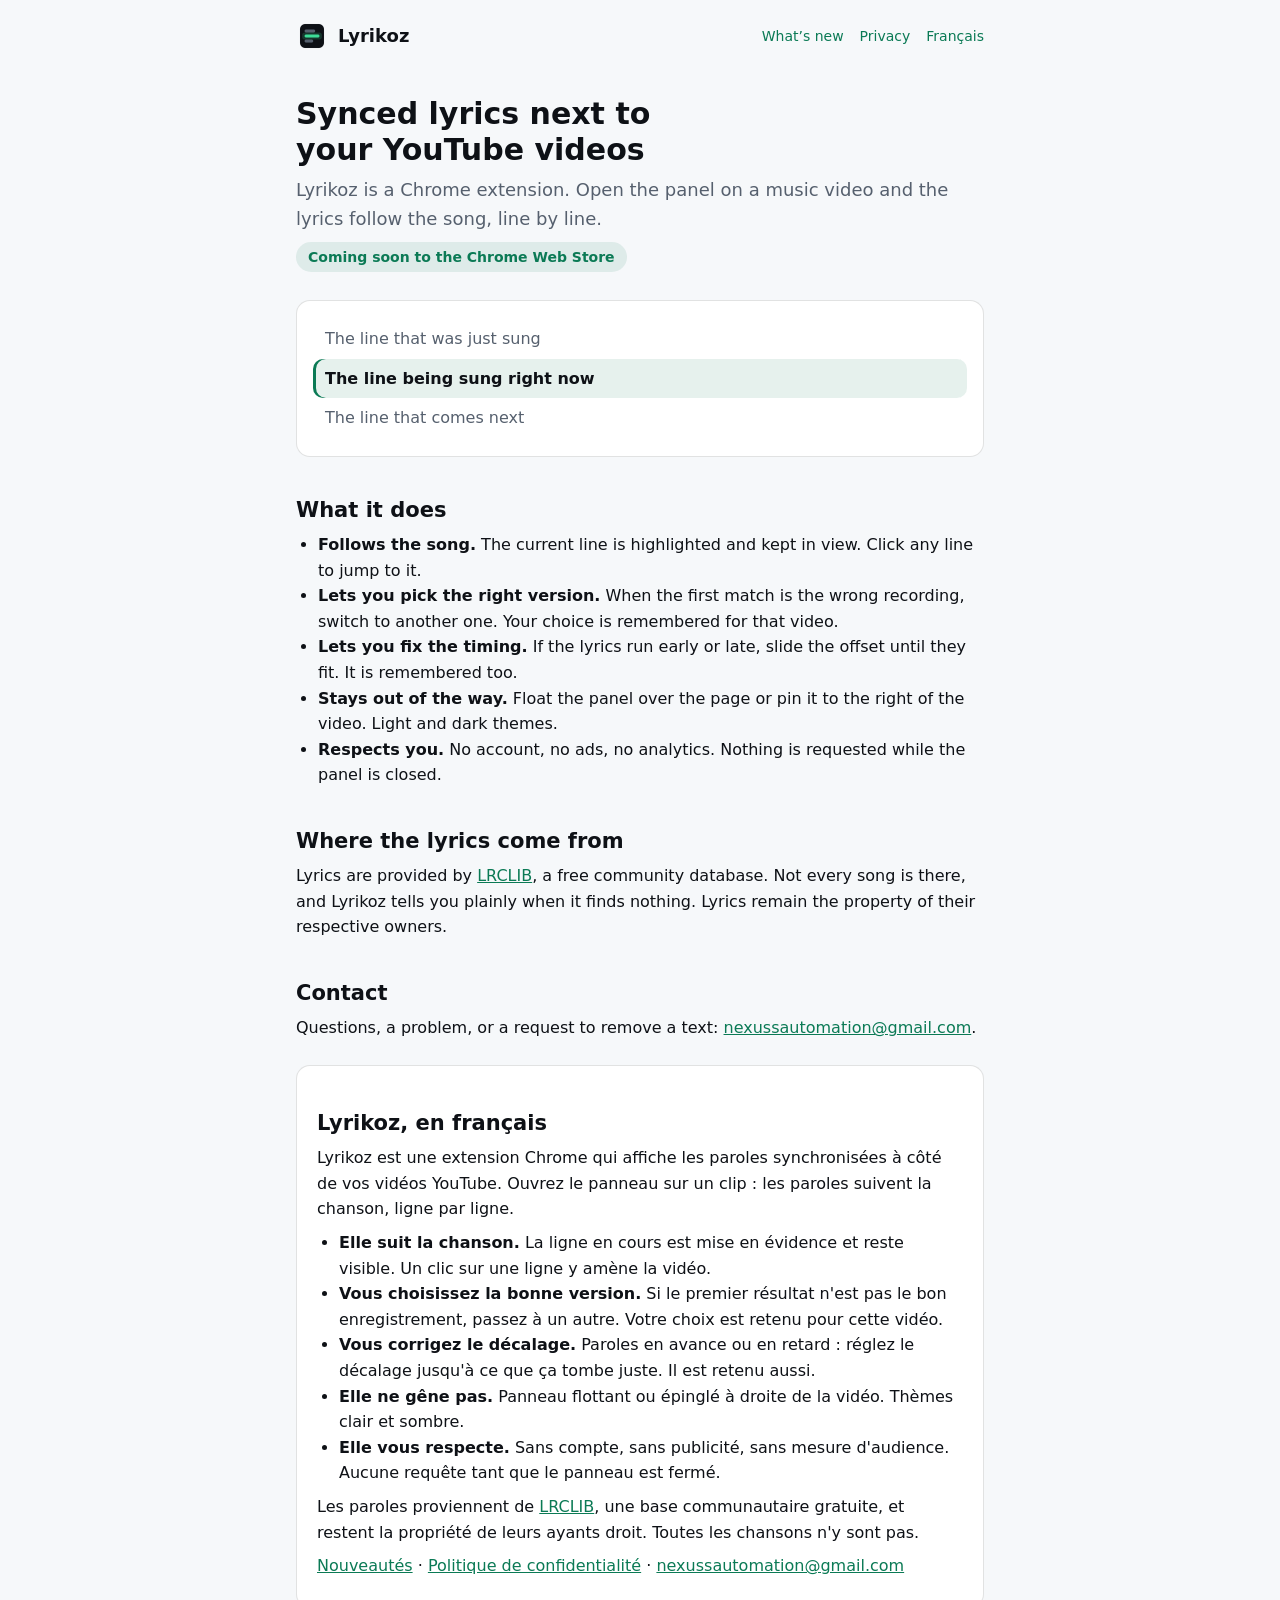
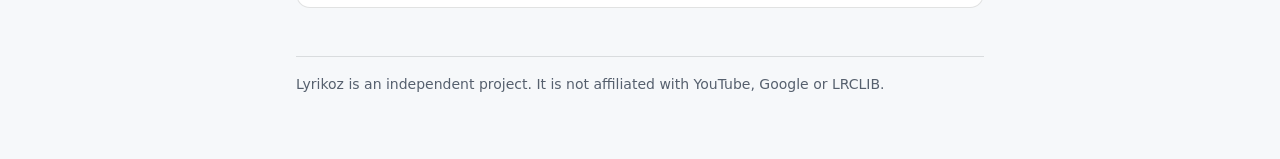
==== index.html @ b8c772dd "Publish the Lyrikoz site: home, privacy policy, release notes Co-Authored-By: Claude Fable 5.2 <nore" ====
<!doctype html>
<html lang="en">
<head>
<meta charset="utf-8">
<meta name="viewport" content="width=device-width, initial-scale=1">
<title>Lyrikoz – Synced lyrics for YouTube</title>
<meta name="description" content="Lyrikoz is a Chrome extension that shows synced lyrics next to your YouTube videos. No account, no ads, no tracking.">
<link rel="icon" href="icon-128.png">
<link rel="stylesheet" href="style.css">
</head>
<body>
<div class="wrap">
  <header class="site">
    <a class="brand" href="./"><img src="icon-128.png" alt="">Lyrikoz</a>
    <nav class="site">
      <a href="changelog.html">What’s new</a>
      <a href="privacy.html">Privacy</a>
      <a href="#fr" lang="fr">Français</a>
    </nav>
  </header>

  <main>
    <h1>Synced lyrics next to your YouTube videos</h1>
    <p class="lead">Lyrikoz is a Chrome extension. Open the panel on a music video and the lyrics follow the song, line by line.</p>
    <p><span class="pill">Coming soon to the Chrome Web Store</span></p>

    <div class="demo" aria-hidden="true">
      <p>The line that was just sung</p>
      <p class="now">The line being sung right now</p>
      <p>The line that comes next</p>
    </div>

    <h2>What it does</h2>
    <ul>
      <li><strong>Follows the song.</strong> The current line is highlighted and kept in view. Click any line to jump to it.</li>
      <li><strong>Lets you pick the right version.</strong> When the first match is the wrong recording, switch to another one. Your choice is remembered for that video.</li>
      <li><strong>Lets you fix the timing.</strong> If the lyrics run early or late, slide the offset until they fit. It is remembered too.</li>
      <li><strong>Stays out of the way.</strong> Float the panel over the page or pin it to the right of the video. Light and dark themes.</li>
      <li><strong>Respects you.</strong> No account, no ads, no analytics. Nothing is requested while the panel is closed.</li>
    </ul>

    <h2>Where the lyrics come from</h2>
    <p>Lyrics are provided by <a href="https://lrclib.net" rel="noopener">LRCLIB</a>, a free community database. Not every song is there, and Lyrikoz tells you plainly when it finds nothing. Lyrics remain the property of their respective owners.</p>

    <h2>Contact</h2>
    <p>Questions, a problem, or a request to remove a text: <a href="mailto:nexussautomation@gmail.com">nexussautomation@gmail.com</a>.</p>

    <section id="fr" lang="fr" class="card">
      <h2>Lyrikoz, en français</h2>
      <p>Lyrikoz est une extension Chrome qui affiche les paroles synchronisées à côté de vos vidéos YouTube. Ouvrez le panneau sur un clip : les paroles suivent la chanson, ligne par ligne.</p>
      <ul>
        <li><strong>Elle suit la chanson.</strong> La ligne en cours est mise en évidence et reste visible. Un clic sur une ligne y amène la vidéo.</li>
        <li><strong>Vous choisissez la bonne version.</strong> Si le premier résultat n'est pas le bon enregistrement, passez à un autre. Votre choix est retenu pour cette vidéo.</li>
        <li><strong>Vous corrigez le décalage.</strong> Paroles en avance ou en retard : réglez le décalage jusqu'à ce que ça tombe juste. Il est retenu aussi.</li>
        <li><strong>Elle ne gêne pas.</strong> Panneau flottant ou épinglé à droite de la vidéo. Thèmes clair et sombre.</li>
        <li><strong>Elle vous respecte.</strong> Sans compte, sans publicité, sans mesure d'audience. Aucune requête tant que le panneau est fermé.</li>
      </ul>
      <p>Les paroles proviennent de <a href="https://lrclib.net" rel="noopener">LRCLIB</a>, une base communautaire gratuite, et restent la propriété de leurs ayants droit. Toutes les chansons n'y sont pas.</p>
      <p><a href="changelog.html#fr">Nouveautés</a> · <a href="privacy.html#fr">Politique de confidentialité</a> · <a href="mailto:nexussautomation@gmail.com">nexussautomation@gmail.com</a></p>
    </section>
  </main>

  <footer class="site">
    Lyrikoz is an independent project. It is not affiliated with YouTube, Google or LRCLIB.
  </footer>
</div>
</body>
</html>
---- style.css ----
:root {
  --bg: #f6f8fa;
  --card: #ffffff;
  --text: #0e1116;
  --muted: #56606e;
  --accent: #0b7a55;
  --tint: rgba(11, 122, 85, 0.1);
  --line: rgba(14, 17, 22, 0.12);
}
@media (prefers-color-scheme: dark) {
  :root {
    --bg: #0e1116;
    --card: #161b22;
    --text: #eef2f6;
    --muted: #9aa4b2;
    --accent: #3ddc97;
    --tint: rgba(61, 220, 151, 0.14);
    --line: rgba(238, 242, 246, 0.14);
  }
}
* { box-sizing: border-box; }
html { -webkit-text-size-adjust: 100%; }
body {
  margin: 0;
  background: var(--bg);
  color: var(--text);
  font: 16px/1.6 Inter, system-ui, -apple-system, "Segoe UI", Roboto, sans-serif;
}
.wrap { max-width: 720px; margin: 0 auto; padding: 0 16px 64px; }
header.site {
  display: flex;
  align-items: center;
  justify-content: space-between;
  flex-wrap: wrap;
  gap: 8px 16px;
  padding: 20px 0;
}
.brand { display: flex; align-items: center; gap: 10px; color: var(--text); text-decoration: none; font-weight: 700; font-size: 18px; }
.brand img { width: 32px; height: 32px; border-radius: 7px; }
nav.site { display: flex; flex-wrap: wrap; gap: 4px 16px; font-size: 14px; }
a { color: var(--accent); }
nav.site a { text-decoration: none; }
nav.site a:hover, nav.site a[aria-current] { text-decoration: underline; }
h1 { font-size: 30px; line-height: 1.2; margin: 24px 0 8px; text-wrap: balance; }
h2 { font-size: 21px; line-height: 1.3; margin: 40px 0 8px; }
h3 { font-size: 16px; margin: 24px 0 4px; }
p, ul { margin: 8px 0; }
ul { padding-left: 22px; }
.lead { font-size: 18px; color: var(--muted); }
.muted { color: var(--muted); font-size: 14px; }
.card {
  background: var(--card);
  border: 1px solid var(--line);
  border-radius: 14px;
  padding: 4px 20px 20px;
  margin-top: 24px;
}
.pill {
  display: inline-block;
  padding: 4px 12px;
  border-radius: 999px;
  background: var(--tint);
  color: var(--accent);
  font-size: 14px;
  font-weight: 600;
}
/* The same motif as the panel: three lyric lines, the current one highlighted. */
.demo { margin: 28px 0 8px; padding: 18px 16px; border-radius: 14px; background: var(--card); border: 1px solid var(--line); }
.demo p { margin: 0; padding: 7px 12px; border-radius: 10px; color: var(--muted); }
.demo p.now { background: var(--tint); color: var(--text); font-weight: 600; box-shadow: inset 3px 0 0 var(--accent); }
code { font-size: 0.92em; overflow-wrap: anywhere; }
footer.site { margin-top: 48px; padding-top: 16px; border-top: 1px solid var(--line); color: var(--muted); font-size: 14px; }
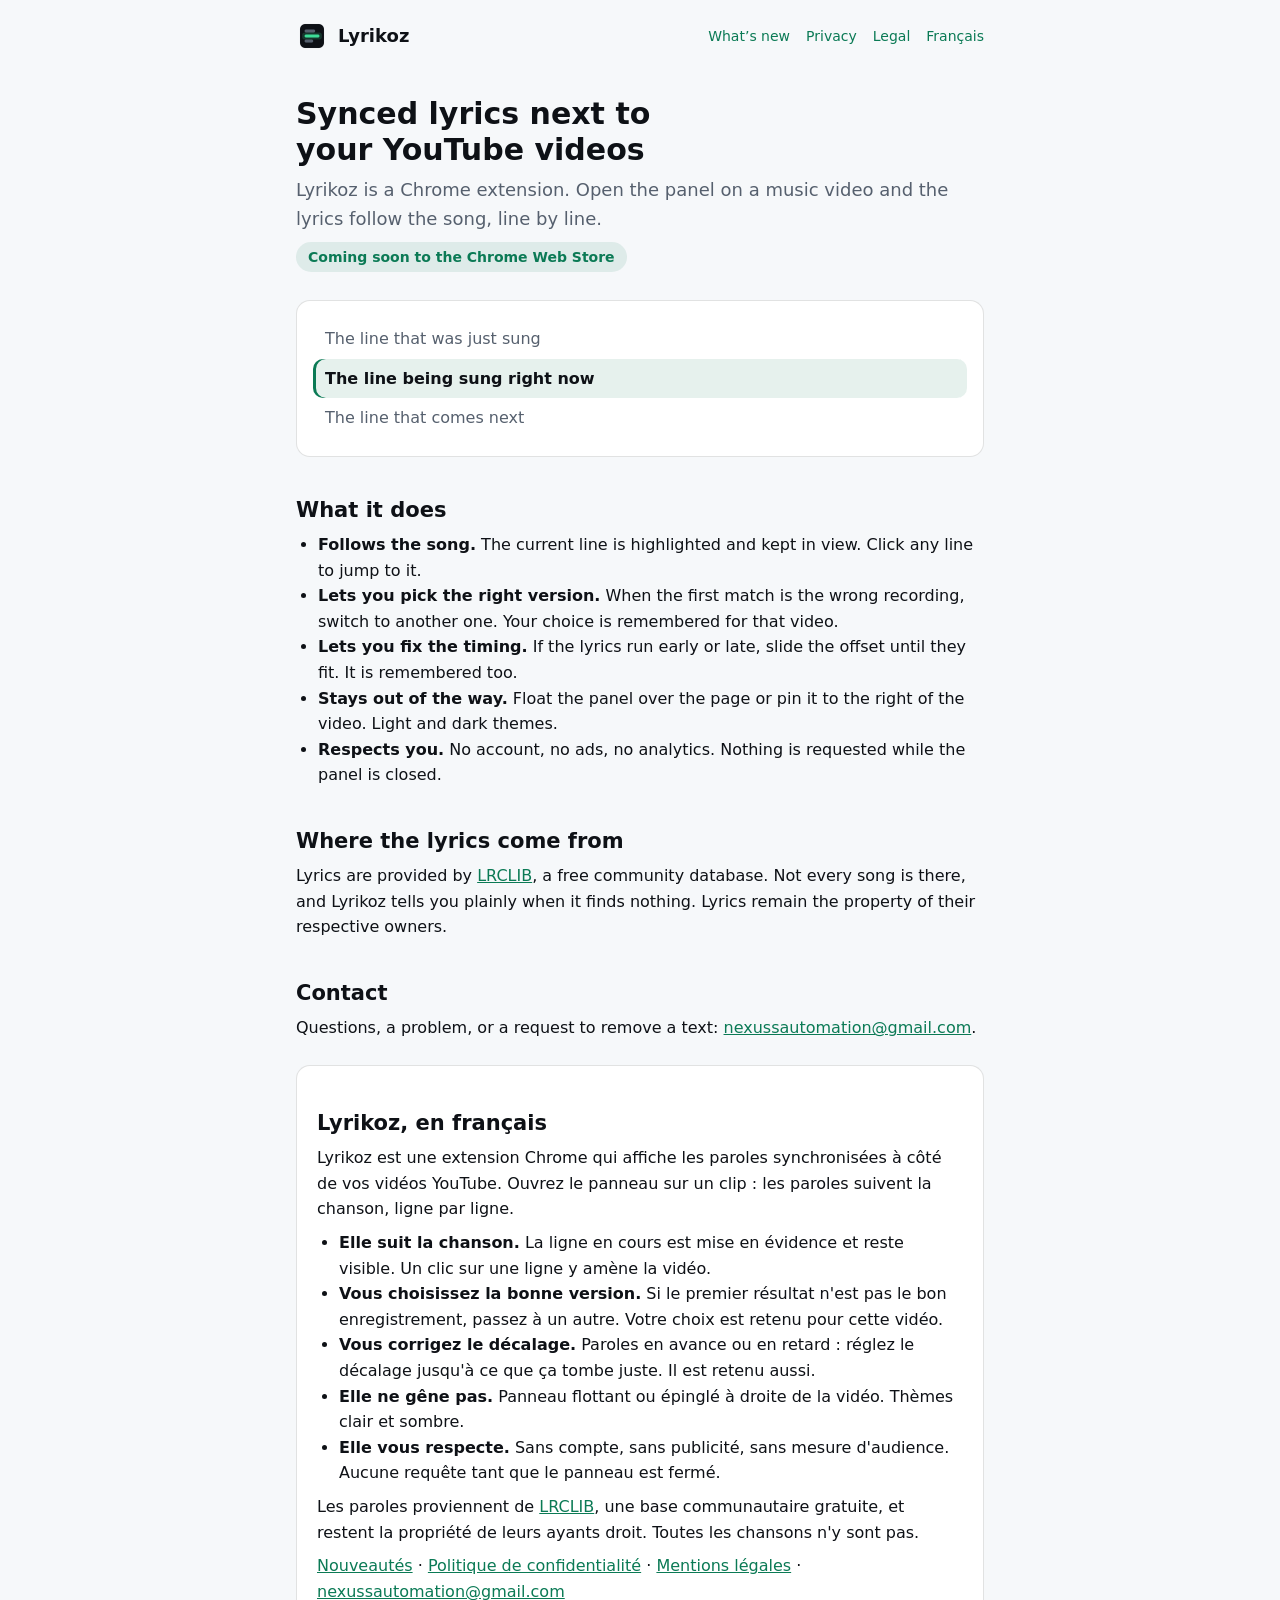
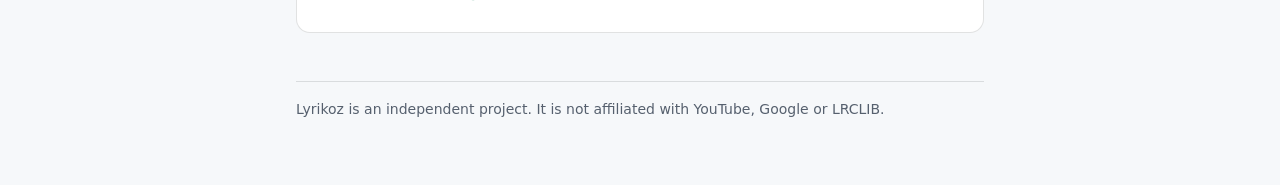
==== commit 9004fff1: "Add the legal notice" ====
--- a/index.html
+++ b/index.html
@@ -15,6 +15,7 @@
     <nav class="site">
       <a href="changelog.html">What’s new</a>
       <a href="privacy.html">Privacy</a>
+      <a href="legal.html">Legal</a>
       <a href="#fr" lang="fr">Français</a>
     </nav>
   </header>
@@ -56,7 +57,7 @@
         <li><strong>Elle vous respecte.</strong> Sans compte, sans publicité, sans mesure d'audience. Aucune requête tant que le panneau est fermé.</li>
       </ul>
       <p>Les paroles proviennent de <a href="https://lrclib.net" rel="noopener">LRCLIB</a>, une base communautaire gratuite, et restent la propriété de leurs ayants droit. Toutes les chansons n'y sont pas.</p>
-      <p><a href="changelog.html#fr">Nouveautés</a> · <a href="privacy.html#fr">Politique de confidentialité</a> · <a href="mailto:nexussautomation@gmail.com">nexussautomation@gmail.com</a></p>
+      <p><a href="changelog.html#fr">Nouveautés</a> · <a href="privacy.html#fr">Politique de confidentialité</a> · <a href="legal.html#fr">Mentions légales</a> · <a href="mailto:nexussautomation@gmail.com">nexussautomation@gmail.com</a></p>
     </section>
   </main>
 
